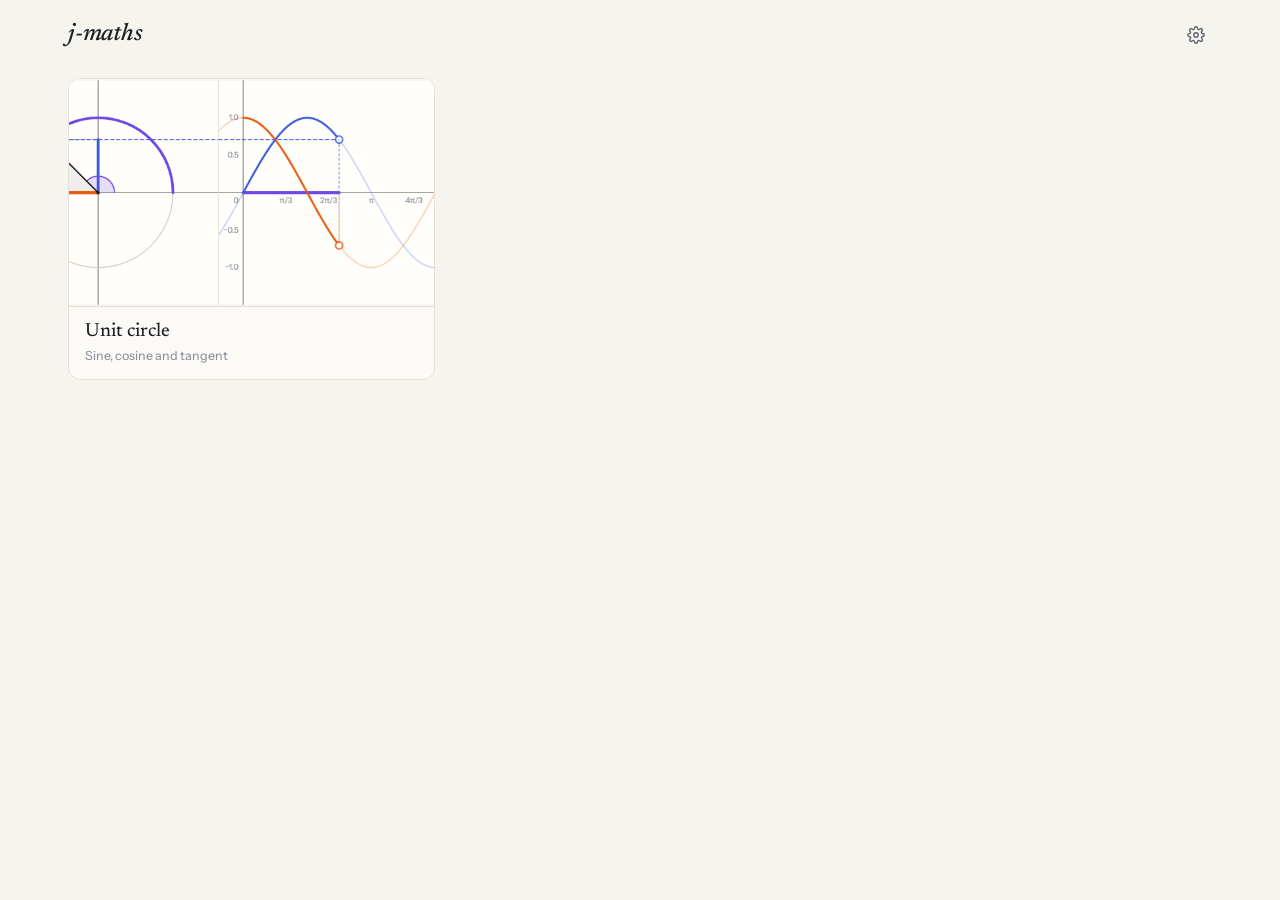
==== index.html @ ee9e3d6a "Shared kit, home page and unit circle sim Co-Authored-By: Claude Sonnet 5.5 <noreply@anthropic.com> " ====
<!doctype html>
<html lang="en-GB">
<head>
<meta charset="utf-8">
<meta name="viewport" content="width=device-width, initial-scale=1">
<title>j-maths</title>
<script>try{var t=localStorage.getItem('jm-theme');if(t)document.documentElement.dataset.theme=t}catch(e){}</script>
<link rel="stylesheet" href="./assets/css/kit.css">
</head>
<body>
<div class="home" id="home">
  <header>
    <a class="brand" href="./">j-maths</a>
    <div class="cog-wrap" id="cog"></div>
  </header>
  <main class="grid" id="grid"></main>
</div>
<script type="module">
import { SIMS } from './assets/js/registry.js';
import { initTheme, setTheme, getTheme, SVG_COG } from './assets/js/kit/theme.js';
import { segmented } from './assets/js/kit/ui.js';
import { h } from './assets/js/kit/dom.js';
initTheme();
const grid = document.getElementById('grid');
for (const s of SIMS) {
  grid.append(h('a', { class: 'card', href: `./sims/${s.id}/` },
    h('div', { class: 'pv' },
      h('img', { class: 'lt', src: `./assets/previews/${s.id}-light.png`, alt: '', loading: 'lazy' }),
      h('img', { class: 'dk', src: `./assets/previews/${s.id}-dark.png`, alt: '', loading: 'lazy' })),
    h('div', { class: 'nm' }, s.name, h('span', { class: 'sub' }, s.sub))));
}
const cog = document.getElementById('cog');
const btn = h('button', { class: 'icon-btn', type: 'button', title: 'Settings', 'aria-label': 'Settings', html: SVG_COG });
const pop = h('div', { class: 'popover', hidden: true }, h('div', { class: 'lbl' }, 'Theme'));
segmented(pop, { full: true, value: getTheme(), options: [{ value: 'light', label: 'Light' }, { value: 'dark', label: 'Dark' }], onChange: setTheme });
cog.append(btn, pop);
btn.addEventListener('click', () => { pop.hidden = !pop.hidden; });
document.addEventListener('pointerdown', (e) => { if (!cog.contains(e.target)) pop.hidden = true; });
</script>
</body>
</html>
---- assets/css/kit.css ----
/* j-maths shared kit styles */
@font-face {
  font-family: "Instrument Sans";
  src: url("../fonts/instrument-sans-latin-wght-normal.woff2") format("woff2");
  font-weight: 400 700;
  font-display: swap;
}
@font-face {
  font-family: "Newsreader";
  src: url("../fonts/newsreader-latin-wght-normal.woff2") format("woff2");
  font-weight: 200 800;
  font-style: normal;
  font-display: swap;
}
@font-face {
  font-family: "Newsreader";
  src: url("../fonts/newsreader-latin-wght-italic.woff2") format("woff2");
  font-weight: 200 800;
  font-style: italic;
  font-display: swap;
}

:root {
  color-scheme: light;
  --bg: #f6f4ef;
  --panel: #fbfaf7;
  --stage: #fffefb;
  --ink: #1d1f24;
  --ink-2: #5b606b;
  --ink-3: #8b909b;
  --line: #e4e1d9;
  --line-2: #d3cfc4;
  --grid: #ece9e1;
  --grid-2: #dcd8cd;
  --axis: #8c8a82;
  --hover: #efece5;
  --accent: #1d1f24;
  --accent-ink: #fffefb;

  /* semantic maths colours */
  --c-fn: #3a5bd9;      /* the function / main curve */
  --c-approx: #e8590c;  /* approximations, the thing being built */
  --c-error: #d6336c;   /* error / difference */
  --c-tangent: #2b9348; /* tangent lines, derivative */
  --c-area: #7048e8;    /* areas, accumulated quantities */
  --c-aux: #0c8f9f;     /* construction lines, secondary */
  --c-warn: #c9890b;
  --c-muted: #a7aab3;   /* de-emphasised copy of the function */
  --c-sin: #3a5bd9;
  --c-cos: #e8590c;
  --c-tan: #2b9348;
  --halo: #fffefb;

  --font-ui: "Instrument Sans", system-ui, -apple-system, "Segoe UI", sans-serif;
  --font-display: "Newsreader", Georgia, serif;
  --radius: 8px;
  --shadow: 0 1px 2px rgba(30, 25, 10, 0.06), 0 6px 24px rgba(30, 25, 10, 0.06);
}

:root[data-theme="dark"] {
  color-scheme: dark;
  --bg: #121316;
  --panel: #17181c;
  --stage: #1a1b20;
  --ink: #e9e7e1;
  --ink-2: #a2a5ae;
  --ink-3: #747884;
  --line: #2a2c33;
  --line-2: #393c45;
  --grid: #25272d;
  --grid-2: #33363e;
  --axis: #7b7e88;
  --hover: #22242a;
  --accent: #e9e7e1;
  --accent-ink: #17181c;

  --c-fn: #7f9cff;
  --c-approx: #ff9248;
  --c-error: #ff6b9a;
  --c-tangent: #5fd37e;
  --c-area: #b197fc;
  --c-aux: #3cc9d8;
  --c-warn: #f0b429;
  --c-muted: #5b5f6b;
  --c-sin: #7f9cff;
  --c-cos: #ff9248;
  --c-tan: #5fd37e;
  --halo: #1a1b20;
  --shadow: 0 1px 2px rgba(0, 0, 0, 0.4), 0 8px 28px rgba(0, 0, 0, 0.4);
}

* { box-sizing: border-box; }
html, body { height: 100%; margin: 0; }
body {
  background: var(--bg);
  color: var(--ink);
  font-family: var(--font-ui);
  font-size: 14px;
  line-height: 1.4;
  -webkit-font-smoothing: antialiased;
  overflow: hidden;
}
button, input, select { font: inherit; color: inherit; }
a { color: inherit; }
:focus-visible { outline: 2px solid var(--c-fn); outline-offset: 2px; border-radius: 4px; }

/* ---------- app shell ---------- */
#app { height: 100%; display: flex; flex-direction: column; }
.topbar {
  display: flex; align-items: center; gap: 20px;
  height: 52px; padding: 0 16px 0 20px;
  border-bottom: 1px solid var(--line);
  background: var(--bg);
  flex: none;
}
.brand {
  font-family: var(--font-display); font-style: italic; font-weight: 500;
  font-size: 20px; letter-spacing: -0.01em; text-decoration: none; color: var(--ink);
}
.brand:hover { color: var(--c-fn); }
.sim-title {
  font-family: var(--font-display); font-size: 18px; font-weight: 450;
  color: var(--ink-2); padding-left: 20px; border-left: 1px solid var(--line-2);
  white-space: nowrap;
}
.tabs { display: flex; gap: 2px; margin-left: 12px; align-self: stretch; }
.tab-btn {
  position: relative; background: none; border: 0; cursor: pointer;
  padding: 0 14px; color: var(--ink-2); font-weight: 500; font-size: 14px;
  height: 100%;
}
.tab-btn:hover { color: var(--ink); }
.tab-btn[aria-selected="true"] { color: var(--ink); }
.tab-btn[aria-selected="true"]::after {
  content: ""; position: absolute; left: 10px; right: 10px; bottom: -1px; height: 2px;
  background: var(--ink); border-radius: 2px 2px 0 0;
}
.topbar .spacer { flex: 1; }

.main { flex: 1; min-height: 0; position: relative; }
.tab-page { position: absolute; inset: 0; display: grid; grid-template-columns: 1fr 292px; }
.tab-page[hidden] { display: none; }
.stage {
  position: relative; min-width: 0; min-height: 0; background: var(--stage);
  display: flex; overflow: hidden;
}
.panel {
  border-left: 1px solid var(--line); background: var(--panel);
  padding: 18px 18px 24px; overflow-y: auto; display: flex; flex-direction: column; gap: 20px;
}

/* ---------- settings cog ---------- */
.cog-wrap { position: relative; }
.icon-btn {
  display: grid; place-items: center; width: 32px; height: 32px; border-radius: 8px;
  background: none; border: 0; cursor: pointer; color: var(--ink-2);
}
.icon-btn:hover { background: var(--hover); color: var(--ink); }
.icon-btn svg { width: 18px; height: 18px; }
.popover {
  position: absolute; right: 0; top: 40px; z-index: 50; min-width: 180px;
  background: var(--panel); border: 1px solid var(--line-2); border-radius: 10px;
  box-shadow: var(--shadow); padding: 12px;
}
.popover[hidden] { display: none; }
.popover .lbl { font-size: 11px; text-transform: uppercase; letter-spacing: 0.08em; color: var(--ink-3); margin-bottom: 8px; }

/* ---------- controls ---------- */
.group { display: flex; flex-direction: column; gap: 10px; }
.group > h3 {
  margin: 0 0 2px; font-size: 11px; font-weight: 600; letter-spacing: 0.09em;
  text-transform: uppercase; color: var(--ink-3);
}
.row { display: flex; align-items: center; gap: 10px; }

.slider { display: flex; flex-direction: column; gap: 4px; }
.slider .top { display: flex; justify-content: space-between; align-items: baseline; gap: 8px; }
.slider label { color: var(--ink-2); font-size: 13px; }
.slider output { font-variant-numeric: tabular-nums; font-size: 13px; color: var(--ink); }
.slider input[type="range"] {
  -webkit-appearance: none; appearance: none; width: 100%; height: 20px; margin: 0;
  background: transparent; cursor: pointer; --pct: 50%; --col: var(--ink);
}
.slider input[type="range"]::-webkit-slider-runnable-track {
  height: 4px; border-radius: 4px;
  background: linear-gradient(to right, var(--col) var(--pct), var(--line-2) var(--pct));
}
.slider input[type="range"]::-moz-range-track { height: 4px; border-radius: 4px; background: var(--line-2); }
.slider input[type="range"]::-moz-range-progress { height: 4px; border-radius: 4px; background: var(--col); }
.slider input[type="range"]::-webkit-slider-thumb {
  -webkit-appearance: none; width: 16px; height: 16px; border-radius: 50%; margin-top: -6px;
  background: var(--stage); border: 2px solid var(--col); box-shadow: 0 1px 3px rgba(0,0,0,.2);
  transition: transform .1s;
}
.slider input[type="range"]::-moz-range-thumb {
  width: 12px; height: 12px; border-radius: 50%;
  background: var(--stage); border: 2px solid var(--col);
}
.slider input[type="range"]:active::-webkit-slider-thumb { transform: scale(1.15); }

.toggle { display: flex; align-items: center; gap: 10px; cursor: pointer; user-select: none; color: var(--ink); min-height: 24px; }
.toggle input { position: absolute; opacity: 0; width: 0; height: 0; }
.toggle .sw {
  flex: none; width: 30px; height: 18px; border-radius: 9px; background: var(--line-2);
  position: relative; transition: background .15s;
}
.toggle .sw::after {
  content: ""; position: absolute; top: 2px; left: 2px; width: 14px; height: 14px; border-radius: 50%;
  background: var(--stage); box-shadow: 0 1px 2px rgba(0,0,0,.25); transition: transform .15s;
}
.toggle input:checked + .sw { background: var(--sw-col, var(--ink)); }
.toggle input:checked + .sw::after { transform: translateX(12px); }
.toggle input:focus-visible + .sw { outline: 2px solid var(--c-fn); outline-offset: 2px; }
.toggle .t { font-size: 13.5px; }

.seg { display: inline-flex; background: var(--hover); border-radius: 8px; padding: 2px; gap: 2px; align-self: flex-start; flex-wrap: wrap; }
.seg button {
  border: 0; background: none; padding: 5px 11px; border-radius: 6px; cursor: pointer;
  color: var(--ink-2); font-size: 13px; font-weight: 500;
}
.seg button:hover { color: var(--ink); }
.seg button[aria-pressed="true"] { background: var(--stage); color: var(--ink); box-shadow: 0 1px 2px rgba(0,0,0,.12); }
.seg.full { display: flex; align-self: stretch; }
.seg.full button { flex: 1; }

.btn {
  display: inline-flex; align-items: center; justify-content: center; gap: 6px;
  border: 1px solid var(--line-2); background: var(--stage); border-radius: 8px;
  padding: 6px 12px; cursor: pointer; font-size: 13px; font-weight: 500; color: var(--ink);
}
.btn:hover { background: var(--hover); }
.btn.primary { background: var(--accent); color: var(--accent-ink); border-color: var(--accent); }
.btn.primary:hover { opacity: .88; }
.btn svg { width: 14px; height: 14px; }
.transport { display: flex; gap: 6px; align-items: center; }
.transport .btn { padding: 0; width: 36px; height: 34px; }
.transport .btn.primary { width: 44px; }

.dropdown { position: relative; }
.dropdown > button {
  width: 100%; display: flex; align-items: center; justify-content: space-between; gap: 8px;
  border: 1px solid var(--line-2); background: var(--stage); border-radius: 8px;
  padding: 7px 10px; cursor: pointer; min-height: 36px; text-align: left;
}
.dropdown > button:hover { background: var(--hover); }
.dropdown .caret { width: 10px; height: 10px; color: var(--ink-3); flex: none; }
.dropdown ul {
  position: absolute; z-index: 40; left: 0; right: 0; top: calc(100% + 4px); margin: 0; padding: 4px;
  list-style: none; background: var(--panel); border: 1px solid var(--line-2); border-radius: 10px;
  box-shadow: var(--shadow); max-height: 320px; overflow-y: auto;
}
.dropdown ul[hidden] { display: none; }
.dropdown li { padding: 6px 8px; border-radius: 6px; cursor: pointer; }
.dropdown li:hover, .dropdown li[aria-selected="true"], .dropdown li.kb { background: var(--hover); }
.dropdown .field-label { color: var(--ink-2); font-size: 13px; margin-bottom: 4px; display: block; }

.readouts { display: grid; grid-template-columns: auto 1fr; gap: 6px 14px; align-items: baseline; }
.readouts .k { color: var(--ink-2); }
.readouts .v { font-variant-numeric: tabular-nums; text-align: right; font-size: 13.5px; white-space: nowrap; }

.formula { overflow-x: auto; padding: 2px 0; }
.formula .katex { font-size: 1.02em; }
.sw-dot { display: inline-block; width: 9px; height: 9px; border-radius: 50%; margin-right: 6px; vertical-align: 0; }

/* ---------- plot ---------- */
.plot { position: relative; flex: 1; min-width: 0; min-height: 0; }
.plot canvas { position: absolute; inset: 0; width: 100%; height: 100%; display: block; touch-action: none; }
.plot + .plot { border-left: 1px solid var(--line); }
.plot-reset {
  position: absolute; right: 10px; bottom: 10px; opacity: 0; pointer-events: none; transition: opacity .2s;
  background: var(--panel); border: 1px solid var(--line-2); border-radius: 8px; padding: 5px 9px;
  font-size: 12px; cursor: pointer; display: flex; gap: 6px; align-items: center; color: var(--ink-2);
}
.plot-reset.on { opacity: 1; pointer-events: auto; }
.plot-reset:hover { color: var(--ink); background: var(--hover); }
.plot-reset svg { width: 12px; height: 12px; }

.stage.col { flex-direction: column; }
.stage.col .plot + .plot { border-left: 0; border-top: 1px solid var(--line); }

@media (prefers-reduced-motion: reduce) {
  * { transition: none !important; }
}

/* ---------- home ---------- */
.home { height: 100%; overflow-y: auto; }
.home header {
  display: flex; align-items: center; justify-content: space-between;
  padding: 18px 28px; max-width: 1200px; margin: 0 auto;
}
.home header .brand { font-size: 24px; }
.grid {
  max-width: 1200px; margin: 8px auto 60px; padding: 0 28px;
  display: grid; grid-template-columns: repeat(auto-fill, minmax(270px, 1fr)); gap: 22px;
}
.card {
  display: flex; flex-direction: column; text-decoration: none; background: var(--panel);
  border: 1px solid var(--line); border-radius: 12px; overflow: hidden;
  transition: border-color .15s, transform .15s, box-shadow .15s;
}
.card:hover { border-color: var(--line-2); transform: translateY(-2px); box-shadow: var(--shadow); }
.card .pv { aspect-ratio: 16 / 10; background: var(--stage); border-bottom: 1px solid var(--line); position: relative; }
.card .pv img { position: absolute; inset: 0; width: 100%; height: 100%; object-fit: cover; }
.card .pv .dk { display: none; }
:root[data-theme="dark"] .card .pv .lt { display: none; }
:root[data-theme="dark"] .card .pv .dk { display: block; }
.card .nm { padding: 12px 16px 14px; font-family: var(--font-display); font-size: 19px; font-weight: 450; }
.card .sub { display: block; font-family: var(--font-ui); font-size: 12.5px; color: var(--ink-3); margin-top: 2px; }
.card.soon { opacity: .55; pointer-events: none; }

[hidden] { display: none !important; }

/* a vertically centred band so equal-scale plots don't leave dead space */
.stage.centered { container-type: size; align-items: center; justify-content: center; }
.band { display: flex; width: 100%; height: min(100cqh, calc(var(--frac, 0.44) * 100cqw * 0.94)); border-block: 1px solid var(--line); }
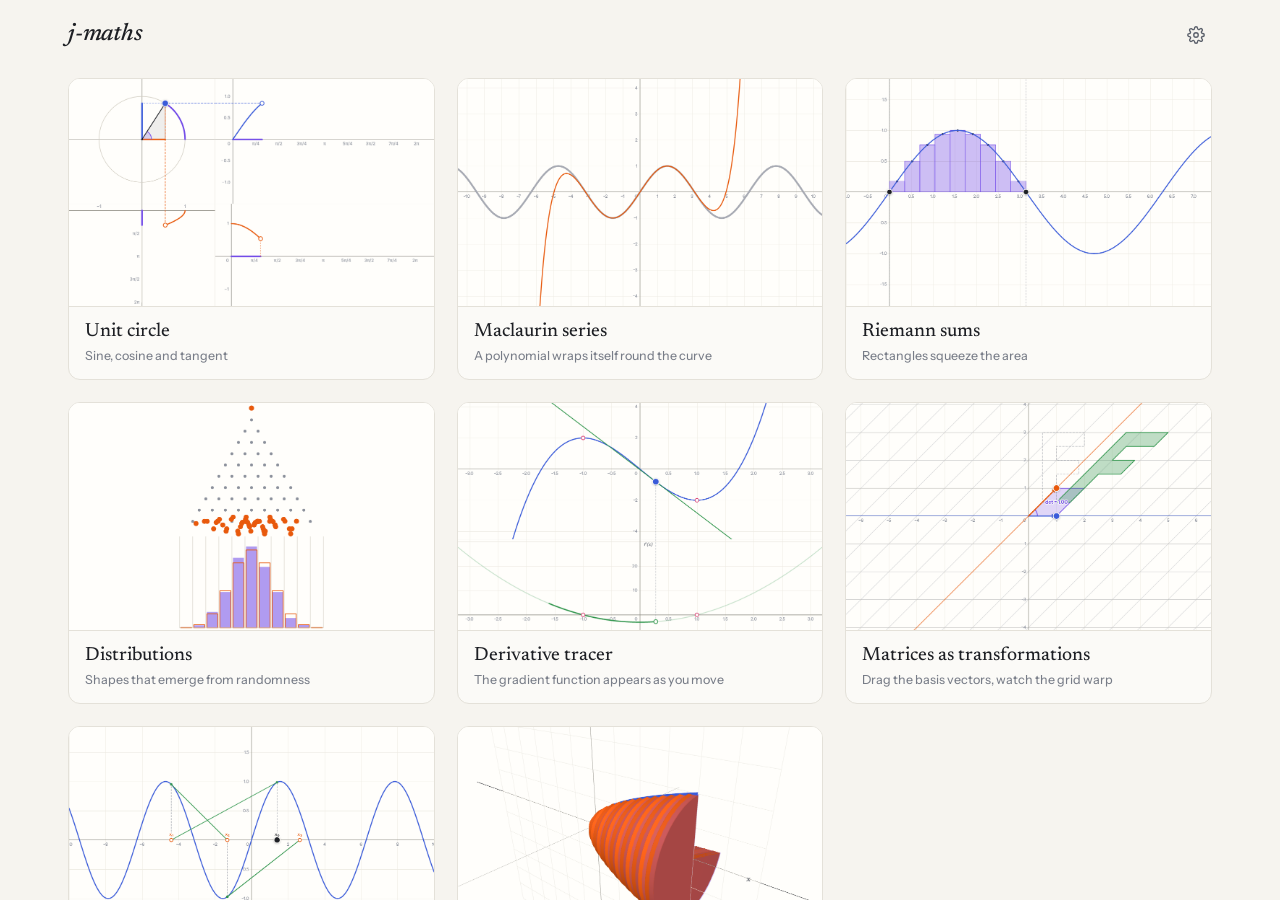
==== commit 8fe4880f: "Favicon, contrast tweak, README, small label fixes Co-Authored-By: Claude Sonnet 5.5 <noreply@anthro" ====
--- a/index.html
+++ b/index.html
@@ -5,6 +5,7 @@
 <meta name="viewport" content="width=device-width, initial-scale=1">
 <title>j-maths</title>
 <script>try{var t=localStorage.getItem('jm-theme');if(t)document.documentElement.dataset.theme=t}catch(e){}</script>
+<link rel="icon" href="./assets/favicon.svg">
 <link rel="stylesheet" href="./assets/css/kit.css">
 </head>
 <body>
--- a/assets/css/kit.css
+++ b/assets/css/kit.css
@@ -27,7 +27,7 @@
   --stage: #fffefb;
   --ink: #1d1f24;
   --ink-2: #5b606b;
-  --ink-3: #8b909b;
+  --ink-3: #787d88;
   --line: #e4e1d9;
   --line-2: #d3cfc4;
   --grid: #ece9e1;
@@ -64,7 +64,7 @@
   --stage: #1a1b20;
   --ink: #e9e7e1;
   --ink-2: #a2a5ae;
-  --ink-3: #747884;
+  --ink-3: #8a8e99;
   --line: #2a2c33;
   --line-2: #393c45;
   --grid: #25272d;
@@ -313,3 +313,17 @@
 /* a vertically centred band so equal-scale plots don't leave dead space */
 .stage.centered { container-type: size; align-items: center; justify-content: center; }
 .band { display: flex; width: 100%; height: min(100cqh, calc(var(--frac, 0.44) * 100cqw * 0.94)); border-block: 1px solid var(--line); }
+
+/* formula card floating on a stage */
+.sim-overlay {
+  position: absolute; z-index: 5; left: 14px; top: 12px; right: 14px; pointer-events: none; display: flex; flex-direction: column; gap: 6px; align-items: flex-start;
+}
+.sim-overlay .card-f {
+  pointer-events: auto; background: var(--panel); border: 1px solid var(--line); border-radius: 10px;
+  padding: 8px 14px; max-width: 100%; overflow-x: auto; box-shadow: var(--shadow);
+}
+.sim-overlay .card-f .katex-display { margin: 0.25em 0; text-align: left; }
+.sim-overlay .card-f .katex-display > .katex { text-align: left; }
+.seg button:disabled { opacity: .38; cursor: not-allowed; }
+.plot canvas:focus-visible { outline: none; }
+.plot:has(canvas:focus-visible) { box-shadow: inset 0 0 0 2px var(--c-fn); }
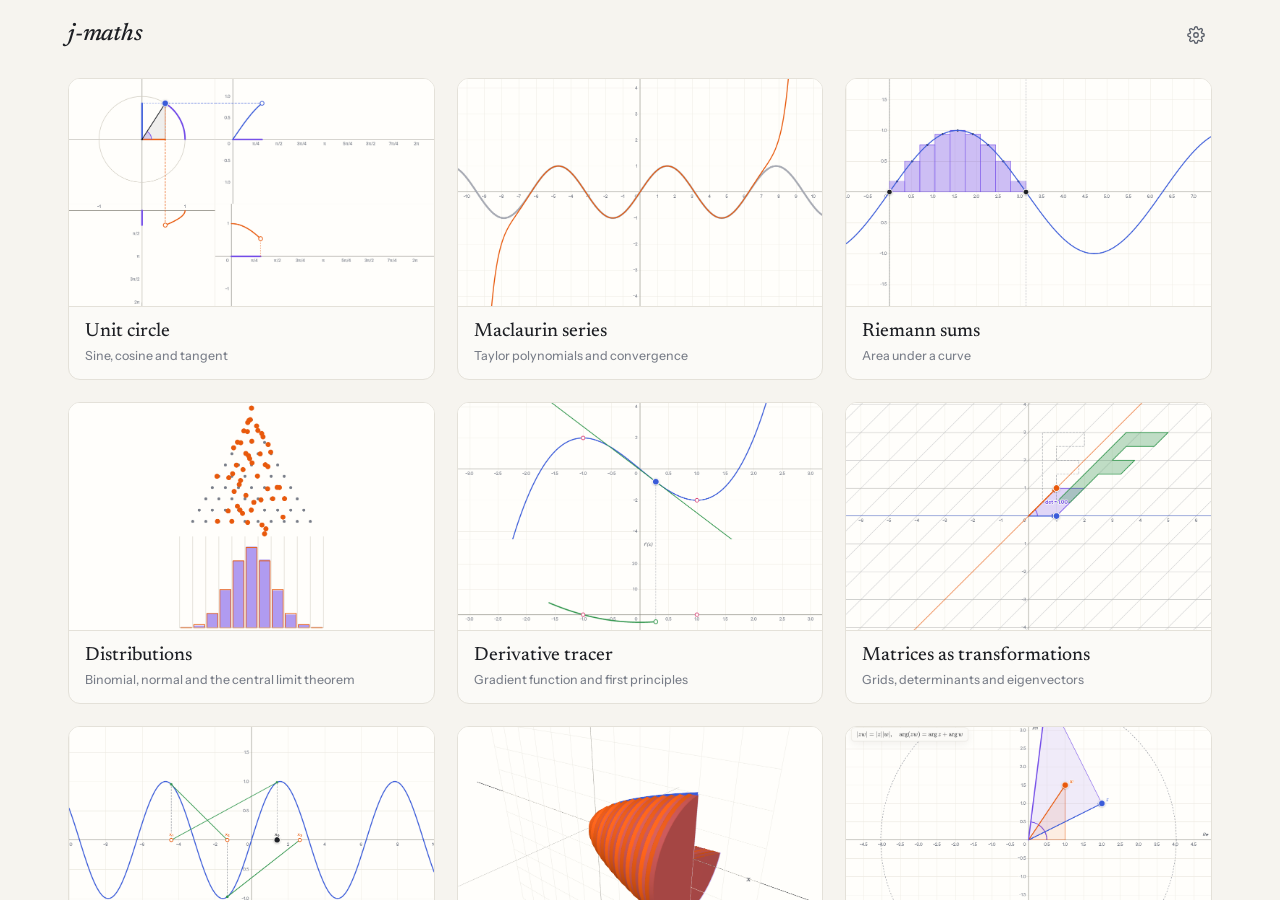
==== commit e212b7f6: "Meta descriptions, 404 page Co-Authored-By: Claude Sonnet 5.5 <noreply@anthropic.com> Claude-Session" ====
--- a/index.html
+++ b/index.html
@@ -3,6 +3,7 @@
 <head>
 <meta charset="utf-8">
 <meta name="viewport" content="width=device-width, initial-scale=1">
+<meta name="description" content="Interactive maths simulations for A-level Maths and Further Maths.">
 <title>j-maths</title>
 <script>try{var t=localStorage.getItem('jm-theme');if(t)document.documentElement.dataset.theme=t}catch(e){}</script>
 <link rel="icon" href="./assets/favicon.svg">
--- a/assets/css/kit.css
+++ b/assets/css/kit.css
@@ -327,3 +327,12 @@
 .seg button:disabled { opacity: .38; cursor: not-allowed; }
 .plot canvas:focus-visible { outline: none; }
 .plot:has(canvas:focus-visible) { box-shadow: inset 0 0 0 2px var(--c-fn); }
+
+/* Narrow screens: a basic fallback (a later pass will do phones properly) */
+@media (max-width: 820px) {
+  .tab-page { grid-template-columns: 1fr; grid-template-rows: minmax(0, 1fr) minmax(0, 42%); }
+  .panel { border-left: 0; border-top: 1px solid var(--line); }
+  .tabs { overflow-x: auto; margin-left: 0; }
+  .topbar { gap: 12px; padding: 0 10px; }
+  .sim-title { display: none; }
+}
